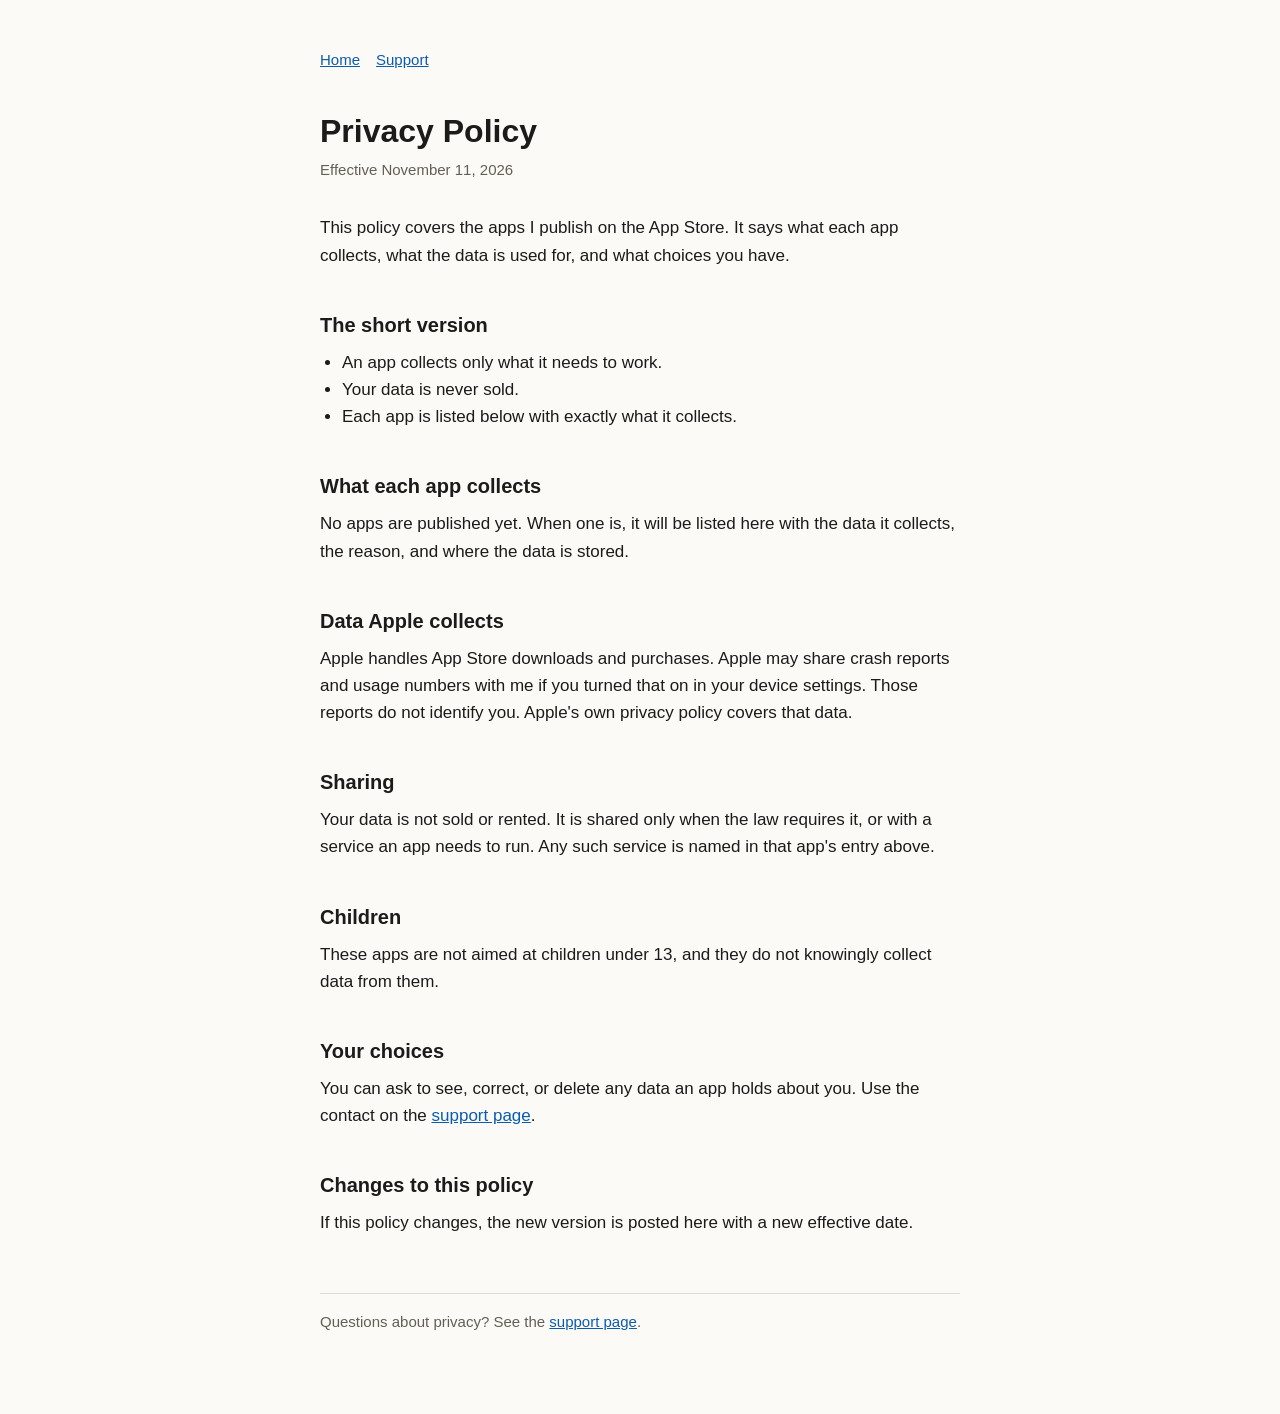
==== privacy/index.html @ 6b4848a1 "Add support and privacy pages" ====
<!doctype html>
<html lang="en">
<head>
  <meta charset="utf-8">
  <meta name="viewport" content="width=device-width, initial-scale=1">
  <title>Privacy Policy</title>
  <link rel="stylesheet" href="../style.css">
</head>
<body>
  <main>
    <nav><a href="../">Home</a><a href="../support/">Support</a></nav>

    <h1>Privacy Policy</h1>
    <p class="meta">Effective November 11, 2026</p>

    <p>This policy covers the apps I publish on the App Store. It says what each app collects, what the data is used for, and what choices you have.</p>

    <h2>The short version</h2>
    <ul>
      <li>An app collects only what it needs to work.</li>
      <li>Your data is never sold.</li>
      <li>Each app is listed below with exactly what it collects.</li>
    </ul>

    <h2>What each app collects</h2>
    <p>No apps are published yet. When one is, it will be listed here with the data it collects, the reason, and where the data is stored.</p>

    <h2>Data Apple collects</h2>
    <p>Apple handles App Store downloads and purchases. Apple may share crash reports and usage numbers with me if you turned that on in your device settings. Those reports do not identify you. Apple's own privacy policy covers that data.</p>

    <h2>Sharing</h2>
    <p>Your data is not sold or rented. It is shared only when the law requires it, or with a service an app needs to run. Any such service is named in that app's entry above.</p>

    <h2>Children</h2>
    <p>These apps are not aimed at children under 13, and they do not knowingly collect data from them.</p>

    <h2>Your choices</h2>
    <p>You can ask to see, correct, or delete any data an app holds about you. Use the contact on the <a href="../support/">support page</a>.</p>

    <h2>Changes to this policy</h2>
    <p>If this policy changes, the new version is posted here with a new effective date.</p>

    <footer>Questions about privacy? See the <a href="../support/">support page</a>.</footer>
  </main>
</body>
</html>
---- style.css ----
:root {
  --bg: #fbfaf7;
  --text: #1c1b19;
  --muted: #625f58;
  --line: #dedbd3;
  --link: #0b5cad;
}

@media (prefers-color-scheme: dark) {
  :root {
    --bg: #161614;
    --text: #eceae4;
    --muted: #a5a199;
    --line: #34322e;
    --link: #7db8f5;
  }
}

* { box-sizing: border-box; }

body {
  margin: 0;
  padding: 48px 16px 80px;
  background: var(--bg);
  color: var(--text);
  font: 17px/1.6 -apple-system, BlinkMacSystemFont, "Segoe UI", Roboto, sans-serif;
}

main { max-width: 640px; margin: 0 auto; }

nav { font-size: 15px; margin-bottom: 40px; }
nav a { margin-right: 16px; }

h1 { font-size: 32px; line-height: 1.2; margin: 0 0 8px; }
h2 { font-size: 20px; margin: 40px 0 8px; }

p, ul { margin: 0 0 16px; }
ul { padding-left: 22px; }

a { color: var(--link); }

.meta { color: var(--muted); font-size: 15px; margin-bottom: 32px; }

footer {
  margin-top: 56px;
  padding-top: 16px;
  border-top: 1px solid var(--line);
  color: var(--muted);
  font-size: 15px;
}
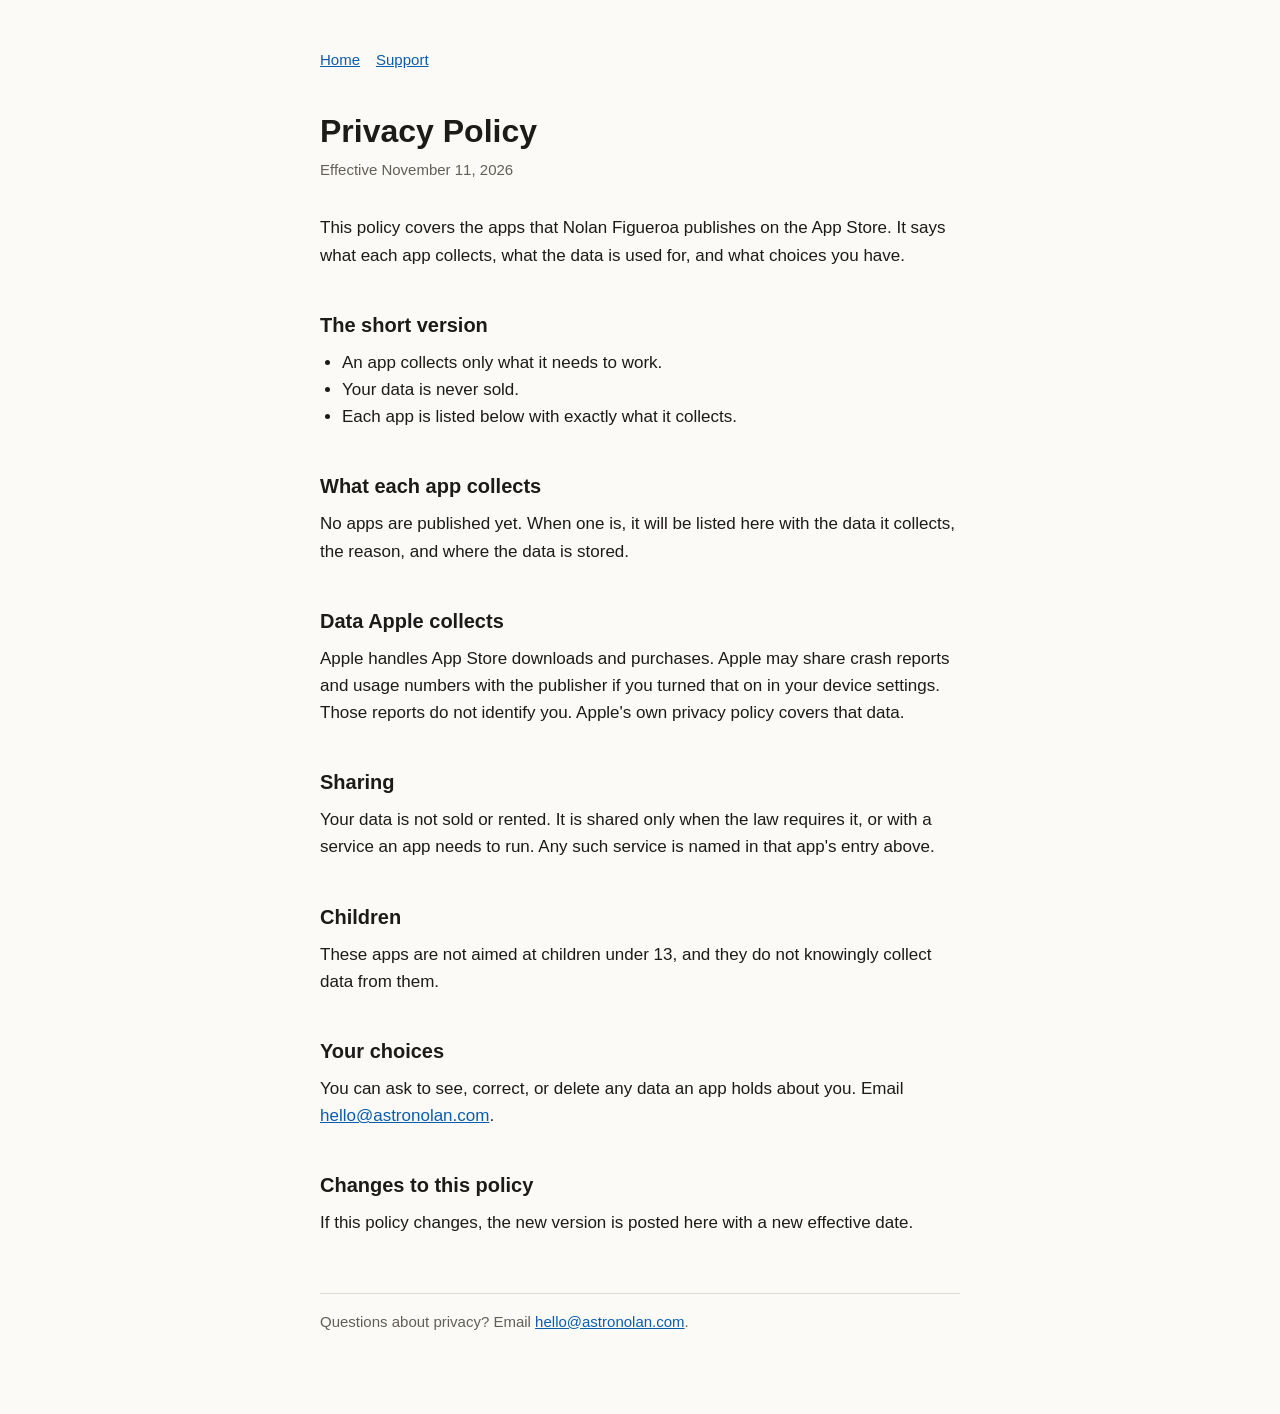
==== commit c2538dab: "Add publisher name and contact email" ====
--- a/privacy/index.html
+++ b/privacy/index.html
@@ -13,7 +13,7 @@
     <h1>Privacy Policy</h1>
     <p class="meta">Effective November 11, 2026</p>
 
-    <p>This policy covers the apps I publish on the App Store. It says what each app collects, what the data is used for, and what choices you have.</p>
+    <p>This policy covers the apps that Nolan Figueroa publishes on the App Store. It says what each app collects, what the data is used for, and what choices you have.</p>
 
     <h2>The short version</h2>
     <ul>
@@ -26,7 +26,7 @@
     <p>No apps are published yet. When one is, it will be listed here with the data it collects, the reason, and where the data is stored.</p>
 
     <h2>Data Apple collects</h2>
-    <p>Apple handles App Store downloads and purchases. Apple may share crash reports and usage numbers with me if you turned that on in your device settings. Those reports do not identify you. Apple's own privacy policy covers that data.</p>
+    <p>Apple handles App Store downloads and purchases. Apple may share crash reports and usage numbers with the publisher if you turned that on in your device settings. Those reports do not identify you. Apple's own privacy policy covers that data.</p>
 
     <h2>Sharing</h2>
     <p>Your data is not sold or rented. It is shared only when the law requires it, or with a service an app needs to run. Any such service is named in that app's entry above.</p>
@@ -35,12 +35,12 @@
     <p>These apps are not aimed at children under 13, and they do not knowingly collect data from them.</p>
 
     <h2>Your choices</h2>
-    <p>You can ask to see, correct, or delete any data an app holds about you. Use the contact on the <a href="../support/">support page</a>.</p>
+    <p>You can ask to see, correct, or delete any data an app holds about you. Email <a href="mailto:hello@astronolan.com">hello@astronolan.com</a>.</p>
 
     <h2>Changes to this policy</h2>
     <p>If this policy changes, the new version is posted here with a new effective date.</p>
 
-    <footer>Questions about privacy? See the <a href="../support/">support page</a>.</footer>
+    <footer>Questions about privacy? Email <a href="mailto:hello@astronolan.com">hello@astronolan.com</a>.</footer>
   </main>
 </body>
 </html>
